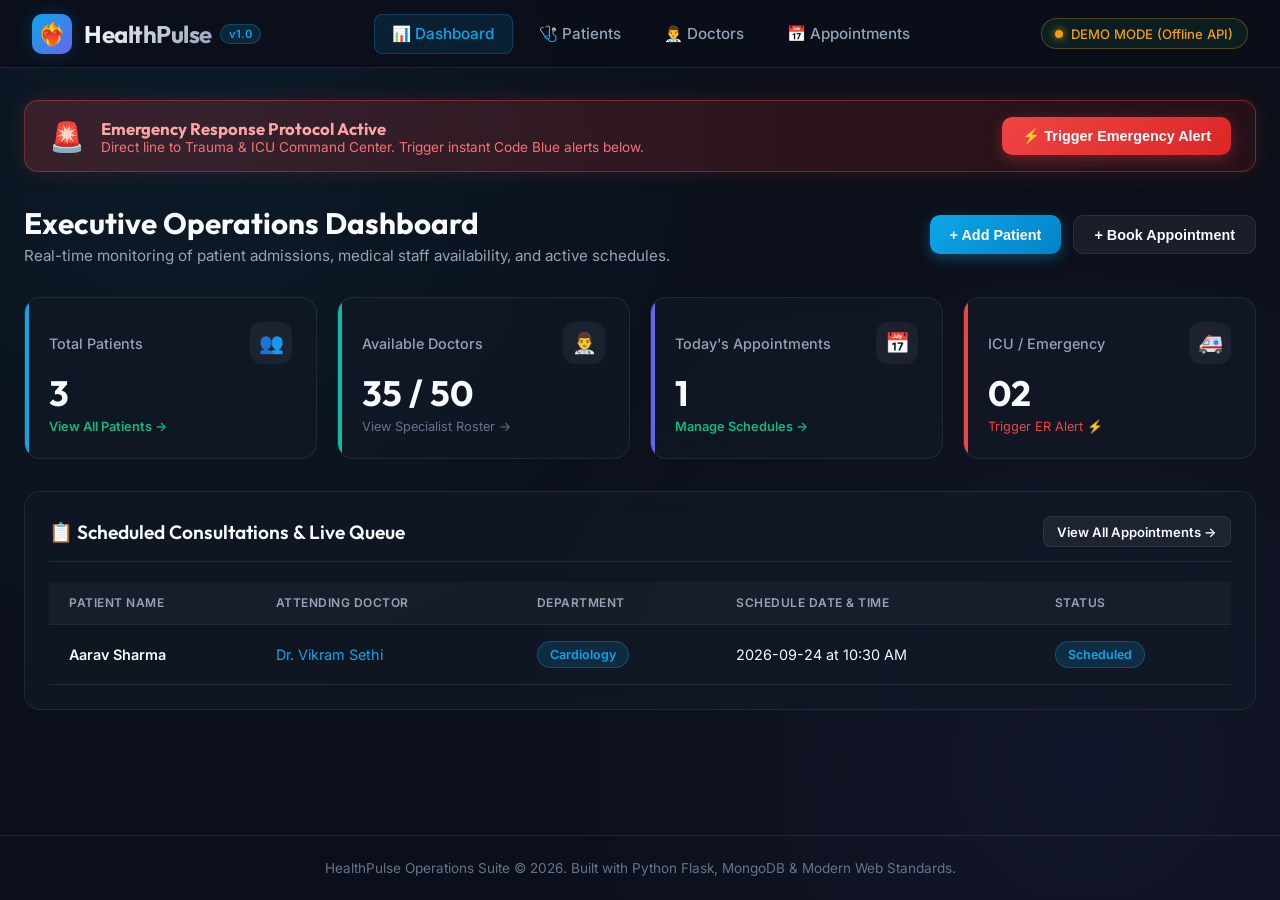
==== frontend/html/index.html @ 10aa0deb "refactor: organize frontend HTML files into frontend/html/ directory" ====
<!DOCTYPE html>
<html lang="en">
<head>
    <meta charset="UTF-8">
    <meta name="viewport" content="width=device-width, initial-scale=1.0">
    <title>HealthPulse — Healthcare Operations Dashboard</title>
    <meta name="description" content="HealthPulse Dashboard for managing patient records, doctor availability, and appointments in real-time.">
    <link rel="stylesheet" href="../css/style.css">
</head>
<body data-page="dashboard">

    <!-- Top Navigation Bar -->
    <nav class="navbar">
        <a href="index.html" class="brand">
            <div class="brand-icon">❤️‍🔥</div>
            <div>
                <div style="display: flex; align-items: center; gap: 0.5rem;">
                    <span class="brand-title">HealthPulse</span>
                    <span class="brand-tag">v1.0</span>
                </div>
            </div>
        </a>

        <ul class="nav-links">
            <li><a href="index.html" class="nav-link active">📊 Dashboard</a></li>
            <li><a href="patients.html" class="nav-link">🩺 Patients</a></li>
            <li><a href="doctors.html" class="nav-link">👨‍⚕️ Doctors</a></li>
            <li><a href="appointments.html" class="nav-link">📅 Appointments</a></li>
        </ul>

        <div id="healthStatusPill" class="status-pill">
            <span class="status-dot"></span> Checking API...
        </div>
    </nav>

    <!-- Main Content Container -->
    <main class="container">
        
        <!-- Emergency Alert Banner -->
        <div class="emergency-banner">
            <div class="emergency-info">
                <div class="emergency-icon">🚨</div>
                <div class="emergency-text">
                    <h4>Emergency Response Protocol Active</h4>
                    <p>Direct line to Trauma & ICU Command Center. Trigger instant Code Blue alerts below.</p>
                </div>
            </div>
            <button class="btn btn-danger" onclick="triggerEmergencyAlert()">⚡ Trigger Emergency Alert</button>
        </div>

        <!-- Page Header -->
        <div class="page-header">
            <div>
                <h1 class="page-title">Executive Operations Dashboard</h1>
                <p class="page-subtitle">Real-time monitoring of patient admissions, medical staff availability, and active schedules.</p>
            </div>
            <div style="display: flex; gap: 0.75rem;">
                <button class="btn btn-primary" onclick="openModal('addPatientModal')">+ Add Patient</button>
                <button class="btn btn-secondary" onclick="openModal('appointmentModal')">+ Book Appointment</button>
            </div>
        </div>

        <!-- Metric Cards Grid (Clickable Navigation Shortcuts) -->
        <div class="metrics-grid">
            <a href="patients.html" class="metric-card-link">
                <div class="metric-card" style="--card-accent: var(--primary);">
                    <div class="metric-header">
                        <span>Total Patients</span>
                        <div class="metric-icon-wrapper">👥</div>
                    </div>
                    <div class="metric-value" id="statTotalPatients">--</div>
                    <div class="metric-footer">
                        <span class="metric-trend">View All Patients →</span>
                    </div>
                </div>
            </a>

            <a href="doctors.html" class="metric-card-link">
                <div class="metric-card" style="--card-accent: var(--secondary);">
                    <div class="metric-header">
                        <span>Available Doctors</span>
                        <div class="metric-icon-wrapper">👨‍⚕️</div>
                    </div>
                    <div class="metric-value" id="statActiveDoctors">--</div>
                    <div class="metric-footer">
                        <span>View Specialist Roster →</span>
                    </div>
                </div>
            </a>

            <a href="appointments.html" class="metric-card-link">
                <div class="metric-card" style="--card-accent: var(--accent);">
                    <div class="metric-header">
                        <span>Today's Appointments</span>
                        <div class="metric-icon-wrapper">📅</div>
                    </div>
                    <div class="metric-value" id="statTodayAppointments">--</div>
                    <div class="metric-footer">
                        <span class="metric-trend">Manage Schedules →</span>
                    </div>
                </div>
            </a>

            <div class="metric-card-link" onclick="triggerEmergencyAlert()">
                <div class="metric-card" style="--card-accent: var(--danger);">
                    <div class="metric-header">
                        <span>ICU / Emergency</span>
                        <div class="metric-icon-wrapper">🚑</div>
                    </div>
                    <div class="metric-value" id="statEmergencyCases">02</div>
                    <div class="metric-footer" style="color: var(--danger);">
                        <span>Trigger ER Alert ⚡</span>
                    </div>
                </div>
            </div>
        </div>

        <!-- Recent Activity Feed -->
        <div class="glass-panel">
            <div class="panel-header">
                <h2 class="panel-title">📋 Scheduled Consultations & Live Queue</h2>
                <a href="appointments.html" class="btn btn-secondary btn-sm">View All Appointments →</a>
            </div>

            <div class="table-responsive">
                <table class="data-table">
                    <thead>
                        <tr>
                            <th>Patient Name</th>
                            <th>Attending Doctor</th>
                            <th>Department</th>
                            <th>Schedule Date & Time</th>
                            <th>Status</th>
                        </tr>
                    </thead>
                    <tbody id="recentActivityBody">
                        <tr>
                            <td colspan="5" style="text-align: center; color: var(--text-muted); padding: 2rem;">Loading live queue...</td>
                        </tr>
                    </tbody>
                </table>
            </div>
        </div>
    </main>

    <!-- Modal: Add New Patient -->
    <div id="addPatientModal" class="modal-overlay">
        <div class="modal">
            <div class="modal-header">
                <h3 class="modal-title">Register New Patient</h3>
                <button class="close-btn" onclick="closeModal('addPatientModal')">&times;</button>
            </div>
            <form onsubmit="submitAddPatient(event)">
                <div class="form-group">
                    <label class="form-label">Full Name</label>
                    <input type="text" id="pName" class="form-control" required placeholder="e.g. Rahul Sharma">
                </div>
                <div style="display: grid; grid-template-columns: 1fr 1fr; gap: 1rem;">
                    <div class="form-group">
                        <label class="form-label">Age</label>
                        <input type="number" id="pAge" class="form-control" required placeholder="32">
                    </div>
                    <div class="form-group">
                        <label class="form-label">Gender</label>
                        <select id="pGender" class="form-control" required>
                            <option value="Male">Male</option>
                            <option value="Female">Female</option>
                            <option value="Other">Other</option>
                        </select>
                    </div>
                </div>
                <div style="display: grid; grid-template-columns: 1fr 1fr; gap: 1rem;">
                    <div class="form-group">
                        <label class="form-label">Blood Group</label>
                        <select id="pBlood" class="form-control" required>
                            <option value="A+">A+</option>
                            <option value="B+">B+</option>
                            <option value="O+">O+</option>
                            <option value="AB+">AB+</option>
                            <option value="O-">O-</option>
                        </select>
                    </div>
                    <div class="form-group">
                        <label class="form-label">Contact Number</label>
                        <input type="text" id="pContact" class="form-control" required placeholder="+91 9876543210">
                    </div>
                </div>
                <div class="form-group">
                    <label class="form-label">Primary Diagnosis / Condition</label>
                    <input type="text" id="pCondition" class="form-control" required placeholder="e.g. Routine Examination">
                </div>
                <div style="display: flex; justify-content: flex-end; gap: 0.75rem; margin-top: 1.5rem;">
                    <button type="button" class="btn btn-secondary" onclick="closeModal('addPatientModal')">Cancel</button>
                    <button type="submit" class="btn btn-primary">Save Patient</button>
                </div>
            </form>
        </div>
    </div>

    <!-- Modal: Schedule Appointment -->
    <div id="appointmentModal" class="modal-overlay">
        <div class="modal">
            <div class="modal-header">
                <h3 class="modal-title">Schedule Doctor Consultation</h3>
                <button class="close-btn" onclick="closeModal('appointmentModal')">&times;</button>
            </div>
            <form onsubmit="submitAddAppointment(event)">
                <div class="form-group">
                    <label class="form-label">1. Clinical Department</label>
                    <select id="aptDeptSelect" class="form-control" required onchange="onDepartmentChange()">
                        <option value="">-- Select Department --</option>
                    </select>
                </div>
                <div class="form-group">
                    <label class="form-label">2. Attending Specialist / Doctor</label>
                    <select id="aptDoctorSelect" class="form-control" required disabled onchange="onDoctorOrDateChange()">
                        <option value="">-- Select Department First --</option>
                    </select>
                </div>
                <div class="form-group">
                    <label class="form-label">3. Patient Name</label>
                    <input type="text" id="aptPatientName" class="form-control" required placeholder="Enter patient full name" list="patientsDatalist">
                    <datalist id="patientsDatalist"></datalist>
                </div>
                <div class="form-group">
                    <label class="form-label">4. Appointment Date</label>
                    <input type="date" id="aptDate" class="form-control" required onchange="onDoctorOrDateChange()">
                </div>
                <div class="form-group">
                    <label class="form-label">5. Available Time Slot</label>
                    <div id="aptSlotsContainer" style="font-size: 0.85rem; color: var(--text-muted); padding: 0.5rem 0;">
                        Please select a Doctor and Date first to view available time slots.
                    </div>
                </div>
                <div style="display: flex; justify-content: flex-end; gap: 0.75rem; margin-top: 1.5rem;">
                    <button type="button" class="btn btn-secondary" onclick="closeModal('appointmentModal')">Cancel</button>
                    <button type="submit" class="btn btn-primary">Confirm Appointment</button>
                </div>
            </form>
        </div>
    </div>

    <!-- Footer -->
    <footer class="footer">
        HealthPulse Operations Suite &copy; 2026. Built with Python Flask, MongoDB & Modern Web Standards.
    </footer>

    <script src="../js/app.js"></script>
</body>
</html>
---- frontend/css/style.css ----
/* ==========================================================================
   HEALTHPULSE DESIGN SYSTEM & GLOBAL STYLES
   Modern Healthcare Dashboard with Glassmorphism & Dynamic UI
   ========================================================================== */

@import url('https://fonts.googleapis.com/css2?family=Inter:wght@300;400;500;600;700&family=Outfit:wght@500;600;700;800&display=swap');

:root {
    /* Color Palette */
    --bg-dark: #0b0f19;
    --bg-card: rgba(18, 24, 38, 0.75);
    --bg-card-hover: rgba(26, 35, 54, 0.85);
    --bg-glass: rgba(255, 255, 255, 0.03);
    
    --border-color: rgba(255, 255, 255, 0.08);
    --border-highlight: rgba(14, 165, 233, 0.4);
    
    --primary: #0ea5e9;       /* Medical Cyan */
    --primary-hover: #0284c7;
    --primary-glow: rgba(14, 165, 233, 0.25);
    
    --secondary: #14b8a6;     /* Teal */
    --accent: #6366f1;        /* Indigo */
    
    /* Functional Colors */
    --success: #10b981;
    --success-bg: rgba(16, 185, 129, 0.15);
    --warning: #f59e0b;
    --warning-bg: rgba(245, 158, 11, 0.15);
    --danger: #ef4444;
    --danger-bg: rgba(239, 68, 68, 0.15);
    --danger-glow: rgba(239, 68, 68, 0.4);
    
    /* Typography Colors */
    --text-main: #f8fafc;
    --text-muted: #94a3b8;
    --text-dim: #64748b;
    
    /* Fonts */
    --font-heading: 'Outfit', -apple-system, BlinkMacSystemFont, sans-serif;
    --font-body: 'Inter', -apple-system, BlinkMacSystemFont, sans-serif;
    
    /* Transitions & Shadows */
    --transition: all 0.3s cubic-bezier(0.4, 0, 0.2, 1);
    --shadow-sm: 0 4px 6px -1px rgba(0, 0, 0, 0.3);
    --shadow-lg: 0 10px 25px -5px rgba(0, 0, 0, 0.5);
    --shadow-glow: 0 0 20px rgba(14, 165, 233, 0.2);
}

/* Base Resets */
* {
    margin: 0;
    padding: 0;
    box-sizing: border-box;
}

body {
    font-family: var(--font-body);
    background-color: var(--bg-dark);
    color: var(--text-main);
    background-image: 
        radial-gradient(circle at 15% 15%, rgba(14, 165, 233, 0.08) 0%, transparent 45%),
        radial-gradient(circle at 85% 85%, rgba(99, 102, 241, 0.08) 0%, transparent 45%);
    background-attachment: fixed;
    min-height: 100vh;
    display: flex;
    flex-direction: column;
    overflow-x: hidden;
}

/* Custom Scrollbar */
::-webkit-scrollbar {
    width: 8px;
}
::-webkit-scrollbar-track {
    background: var(--bg-dark);
}
::-webkit-scrollbar-thumb {
    background: rgba(255, 255, 255, 0.15);
    border-radius: 4px;
}
::-webkit-scrollbar-thumb:hover {
    background: var(--primary);
}

/* Navigation Bar */
.navbar {
    background: rgba(11, 15, 25, 0.85);
    backdrop-filter: blur(16px);
    -webkit-backdrop-filter: blur(16px);
    border-bottom: 1px solid var(--border-color);
    position: sticky;
    top: 0;
    z-index: 100;
    padding: 0.85rem 2rem;
    display: flex;
    align-items: center;
    justify-content: space-between;
}

.brand {
    display: flex;
    align-items: center;
    gap: 0.75rem;
    text-decoration: none;
    color: var(--text-main);
}

.brand-icon {
    width: 40px;
    height: 40px;
    background: linear-gradient(135deg, var(--primary), var(--accent));
    border-radius: 10px;
    display: flex;
    align-items: center;
    justify-content: center;
    font-size: 1.4rem;
    box-shadow: var(--shadow-glow);
}

.brand-title {
    font-family: var(--font-heading);
    font-size: 1.5rem;
    font-weight: 700;
    letter-spacing: -0.5px;
    background: linear-gradient(135deg, #ffffff, #94a3b8);
    -webkit-background-clip: text;
    -webkit-text-fill-color: transparent;
}

.brand-tag {
    font-size: 0.7rem;
    background: rgba(14, 165, 233, 0.15);
    color: var(--primary);
    padding: 2px 8px;
    border-radius: 12px;
    border: 1px solid rgba(14, 165, 233, 0.3);
    font-weight: 600;
}

.nav-links {
    display: flex;
    align-items: center;
    gap: 0.5rem;
    list-style: none;
}

.nav-link {
    text-decoration: none;
    color: var(--text-muted);
    padding: 0.6rem 1.1rem;
    border-radius: 8px;
    font-weight: 500;
    font-size: 0.95rem;
    transition: var(--transition);
    display: flex;
    align-items: center;
    gap: 0.5rem;
}

.nav-link:hover {
    color: var(--text-main);
    background: rgba(255, 255, 255, 0.05);
}

.nav-link.active {
    color: var(--primary);
    background: rgba(14, 165, 233, 0.12);
    border: 1px solid rgba(14, 165, 233, 0.25);
}

/* System Status Badge */
.status-pill {
    display: flex;
    align-items: center;
    gap: 0.5rem;
    padding: 0.4rem 0.85rem;
    background: rgba(16, 185, 129, 0.1);
    border: 1px solid rgba(16, 185, 129, 0.3);
    border-radius: 20px;
    font-size: 0.82rem;
    color: var(--success);
    font-weight: 500;
}

.status-dot {
    width: 8px;
    height: 8px;
    background-color: var(--success);
    border-radius: 50%;
    box-shadow: 0 0 8px var(--success);
    animation: pulse 2s infinite;
}

@keyframes pulse {
    0% { transform: scale(0.95); box-shadow: 0 0 0 0 rgba(16, 185, 129, 0.7); }
    70% { transform: scale(1); box-shadow: 0 0 0 8px rgba(16, 185, 129, 0); }
    100% { transform: scale(0.95); box-shadow: 0 0 0 0 rgba(16, 185, 129, 0); }
}

/* Main Layout Container */
.container {
    max-width: 1320px;
    width: 100%;
    margin: 0 auto;
    padding: 2rem 1.5rem;
    flex: 1;
}

/* Emergency Alert Bar */
.emergency-banner {
    background: linear-gradient(90deg, rgba(239, 68, 68, 0.2), rgba(185, 28, 28, 0.15));
    border: 1px solid rgba(239, 68, 68, 0.4);
    border-radius: 14px;
    padding: 1rem 1.5rem;
    margin-bottom: 2rem;
    display: flex;
    align-items: center;
    justify-content: space-between;
    box-shadow: 0 0 20px rgba(239, 68, 68, 0.15);
}

.emergency-info {
    display: flex;
    align-items: center;
    gap: 1rem;
}

.emergency-icon {
    font-size: 1.8rem;
    animation: flash 1.2s infinite;
}

@keyframes flash {
    0%, 100% { opacity: 1; transform: scale(1); }
    50% { opacity: 0.5; transform: scale(1.1); }
}

.emergency-text h4 {
    font-family: var(--font-heading);
    color: #fca5a5;
    font-size: 1.05rem;
}

.emergency-text p {
    font-size: 0.85rem;
    color: #f87171;
}

/* Header Section */
.page-header {
    display: flex;
    align-items: center;
    justify-content: space-between;
    margin-bottom: 2rem;
    flex-wrap: wrap;
    gap: 1rem;
}

.page-title {
    font-family: var(--font-heading);
    font-size: 1.85rem;
    font-weight: 700;
}

.page-subtitle {
    color: var(--text-muted);
    font-size: 0.95rem;
    margin-top: 0.25rem;
}

/* Dashboard Metric Cards Grid */
.metrics-grid {
    display: grid;
    grid-template-columns: repeat(auto-fit, minmax(260px, 1fr));
    gap: 1.25rem;
    margin-bottom: 2rem;
}

.metric-card {
    background: var(--bg-card);
    backdrop-filter: blur(12px);
    border: 1px solid var(--border-color);
    border-radius: 16px;
    padding: 1.5rem;
    transition: var(--transition);
    position: relative;
    overflow: hidden;
}

.metric-card:hover {
    transform: translateY(-4px);
    border-color: var(--border-highlight);
    box-shadow: var(--shadow-lg), var(--shadow-glow);
}

.metric-card::before {
    content: '';
    position: absolute;
    top: 0;
    left: 0;
    width: 4px;
    height: 100%;
    background: var(--card-accent, var(--primary));
}

.metric-header {
    display: flex;
    align-items: center;
    justify-content: space-between;
    color: var(--text-muted);
    font-size: 0.9rem;
    font-weight: 500;
    margin-bottom: 0.75rem;
}

.metric-icon-wrapper {
    width: 42px;
    height: 42px;
    border-radius: 12px;
    display: flex;
    align-items: center;
    justify-content: center;
    font-size: 1.25rem;
    background: rgba(255, 255, 255, 0.05);
    color: var(--card-accent, var(--primary));
}

.metric-value {
    font-family: var(--font-heading);
    font-size: 2.2rem;
    font-weight: 700;
    color: var(--text-main);
    line-height: 1;
    margin-bottom: 0.5rem;
}

.metric-footer {
    font-size: 0.8rem;
    color: var(--text-dim);
    display: flex;
    align-items: center;
    gap: 0.4rem;
}

.metric-trend {
    color: var(--success);
    font-weight: 600;
}

/* Glass Panels & Sections */
.glass-panel {
    background: var(--bg-card);
    backdrop-filter: blur(12px);
    border: 1px solid var(--border-color);
    border-radius: 16px;
    padding: 1.5rem;
    margin-bottom: 2rem;
}

.panel-header {
    display: flex;
    align-items: center;
    justify-content: space-between;
    margin-bottom: 1.25rem;
    padding-bottom: 0.85rem;
    border-bottom: 1px solid var(--border-color);
}

.panel-title {
    font-family: var(--font-heading);
    font-size: 1.2rem;
    font-weight: 600;
    display: flex;
    align-items: center;
    gap: 0.6rem;
}

/* Buttons */
.btn {
    display: inline-flex;
    align-items: center;
    justify-content: center;
    gap: 0.5rem;
    padding: 0.65rem 1.25rem;
    border-radius: 10px;
    font-size: 0.9rem;
    font-weight: 600;
    cursor: pointer;
    transition: var(--transition);
    border: none;
    outline: none;
    text-decoration: none;
}

.btn-primary {
    background: linear-gradient(135deg, var(--primary), var(--primary-hover));
    color: #ffffff;
    box-shadow: 0 4px 14px rgba(14, 165, 233, 0.35);
}

.btn-primary:hover {
    transform: translateY(-2px);
    box-shadow: 0 6px 20px rgba(14, 165, 233, 0.5);
}

.btn-danger {
    background: linear-gradient(135deg, #ef4444, #dc2626);
    color: #ffffff;
    box-shadow: 0 4px 14px rgba(239, 68, 68, 0.35);
}

.btn-danger:hover {
    transform: translateY(-2px);
    box-shadow: 0 6px 20px rgba(239, 68, 68, 0.5);
}

.btn-secondary {
    background: rgba(255, 255, 255, 0.06);
    color: var(--text-main);
    border: 1px solid var(--border-color);
}

.btn-secondary:hover {
    background: rgba(255, 255, 255, 0.12);
    border-color: rgba(255, 255, 255, 0.2);
}

.btn-sm {
    padding: 0.4rem 0.8rem;
    font-size: 0.82rem;
    border-radius: 8px;
}

/* Search and Filters Bar */
.toolbar {
    display: flex;
    align-items: center;
    justify-content: space-between;
    gap: 1rem;
    margin-bottom: 1.5rem;
    flex-wrap: wrap;
}

.search-box {
    position: relative;
    flex: 1;
    min-width: 250px;
}

.search-input {
    width: 100%;
    padding: 0.65rem 1rem 0.65rem 2.5rem;
    background: rgba(15, 23, 42, 0.6);
    border: 1px solid var(--border-color);
    border-radius: 10px;
    color: var(--text-main);
    font-size: 0.9rem;
    outline: none;
    transition: var(--transition);
}

.search-input:focus {
    border-color: var(--primary);
    box-shadow: 0 0 0 3px rgba(14, 165, 233, 0.2);
}

.search-icon {
    position: absolute;
    left: 0.85rem;
    top: 50%;
    transform: translateY(-50%);
    color: var(--text-dim);
}

/* Data Tables */
.table-responsive {
    width: 100%;
    overflow-x: auto;
}

.data-table {
    width: 100%;
    border-collapse: collapse;
    text-align: left;
    font-size: 0.9rem;
}

.data-table th {
    background: rgba(255, 255, 255, 0.03);
    color: var(--text-muted);
    font-weight: 600;
    padding: 0.85rem 1.25rem;
    border-bottom: 1px solid var(--border-color);
    text-transform: uppercase;
    font-size: 0.75rem;
    letter-spacing: 0.5px;
}

.data-table td {
    padding: 1rem 1.25rem;
    border-bottom: 1px solid var(--border-color);
    color: var(--text-main);
    vertical-align: middle;
}

.data-table tbody tr {
    transition: var(--transition);
}

.data-table tbody tr:hover {
    background: rgba(255, 255, 255, 0.03);
}

/* Status Badges */
.badge {
    display: inline-flex;
    align-items: center;
    gap: 0.35rem;
    padding: 0.3rem 0.75rem;
    border-radius: 20px;
    font-size: 0.78rem;
    font-weight: 600;
}

.badge-success { background: var(--success-bg); color: var(--success); border: 1px solid rgba(16, 185, 129, 0.3); }
.badge-warning { background: var(--warning-bg); color: var(--warning); border: 1px solid rgba(245, 158, 11, 0.3); }
.badge-danger { background: var(--danger-bg); color: var(--danger); border: 1px solid rgba(239, 68, 68, 0.3); }
.badge-info { background: rgba(14, 165, 233, 0.15); color: var(--primary); border: 1px solid rgba(14, 165, 233, 0.3); }

/* Doctor Grid */
.doctors-grid {
    display: grid;
    grid-template-columns: repeat(auto-fill, minmax(280px, 1fr));
    gap: 1.5rem;
}

.doctor-card {
    background: var(--bg-card);
    border: 1px solid var(--border-color);
    border-radius: 16px;
    padding: 1.5rem;
    text-align: center;
    transition: var(--transition);
    position: relative;
}

.doctor-card:hover {
    transform: translateY(-4px);
    border-color: var(--primary);
    box-shadow: var(--shadow-lg), var(--shadow-glow);
}

.doctor-avatar {
    width: 72px;
    height: 72px;
    border-radius: 50%;
    background: linear-gradient(135deg, rgba(14, 165, 233, 0.2), rgba(99, 102, 241, 0.2));
    border: 2px solid var(--primary);
    margin: 0 auto 1rem;
    display: flex;
    align-items: center;
    justify-content: center;
    font-size: 2rem;
}

.doctor-name {
    font-family: var(--font-heading);
    font-size: 1.15rem;
    font-weight: 600;
    margin-bottom: 0.25rem;
}

.doctor-spec {
    color: var(--primary);
    font-size: 0.85rem;
    font-weight: 500;
    margin-bottom: 0.75rem;
}

.doctor-details {
    font-size: 0.82rem;
    color: var(--text-muted);
    margin-bottom: 1.25rem;
    display: flex;
    flex-direction: column;
    gap: 0.4rem;
}

/* Modal Popup */
.modal-overlay {
    position: fixed;
    top: 0;
    left: 0;
    width: 100vw;
    height: 100vh;
    background: rgba(0, 0, 0, 0.75);
    backdrop-filter: blur(8px);
    display: flex;
    align-items: center;
    justify-content: center;
    z-index: 1000;
    opacity: 0;
    pointer-events: none;
    transition: var(--transition);
}

.modal-overlay.active {
    opacity: 1;
    pointer-events: auto;
}

.modal {
    background: #121826;
    border: 1px solid var(--border-color);
    border-radius: 20px;
    width: 100%;
    max-width: 520px;
    padding: 2rem;
    box-shadow: var(--shadow-lg);
    transform: translateY(20px);
    transition: var(--transition);
}

.modal-overlay.active .modal {
    transform: translateY(0);
}

.modal-header {
    display: flex;
    align-items: center;
    justify-content: space-between;
    margin-bottom: 1.5rem;
}

.modal-title {
    font-family: var(--font-heading);
    font-size: 1.35rem;
    font-weight: 700;
}

.close-btn {
    background: transparent;
    border: none;
    color: var(--text-muted);
    font-size: 1.5rem;
    cursor: pointer;
    transition: var(--transition);
}

.close-btn:hover {
    color: var(--danger);
}

/* Forms */
.form-group {
    margin-bottom: 1.2rem;
}

.form-label {
    display: block;
    font-size: 0.85rem;
    color: var(--text-muted);
    margin-bottom: 0.4rem;
    font-weight: 500;
}

.form-control {
    width: 100%;
    padding: 0.7rem 1rem;
    background: rgba(15, 23, 42, 0.8);
    border: 1px solid var(--border-color);
    border-radius: 10px;
    color: var(--text-main);
    font-size: 0.9rem;
    outline: none;
    transition: var(--transition);
}

.form-control:focus {
    border-color: var(--primary);
    box-shadow: 0 0 0 3px rgba(14, 165, 233, 0.2);
}

/* Toast Notifications */
.toast-container {
    position: fixed;
    bottom: 2rem;
    right: 2rem;
    z-index: 1100;
    display: flex;
    flex-direction: column;
    gap: 0.75rem;
}

.toast {
    background: #1e293b;
    border: 1px solid var(--border-color);
    padding: 1rem 1.25rem;
    border-radius: 12px;
    color: var(--text-main);
    font-size: 0.9rem;
    display: flex;
    align-items: center;
    gap: 0.75rem;
    box-shadow: var(--shadow-lg);
    animation: slideIn 0.3s ease-out forwards;
}

.toast-success { border-left: 4px solid var(--success); }
.toast-danger { border-left: 4px solid var(--danger); }
.toast-info { border-left: 4px solid var(--primary); }

@keyframes slideIn {
    from { transform: translateX(100%); opacity: 0; }
    to { transform: translateX(0); opacity: 1; }
}

/* Clickable Metric Card Links */
.metric-card-link {
    text-decoration: none;
    color: inherit;
    display: block;
    cursor: pointer;
}

/* Slot Selection Grid */
.slot-grid {
    display: grid;
    grid-template-columns: repeat(auto-fill, minmax(100px, 1fr));
    gap: 0.6rem;
    margin-top: 0.5rem;
}

.slot-btn {
    padding: 0.5rem 0.75rem;
    background: rgba(15, 23, 42, 0.7);
    border: 1px solid var(--border-color);
    border-radius: 8px;
    color: var(--text-main);
    font-size: 0.82rem;
    font-weight: 500;
    cursor: pointer;
    text-align: center;
    transition: var(--transition);
}

.slot-btn:hover:not(.disabled) {
    border-color: var(--primary);
    background: rgba(14, 165, 233, 0.15);
    color: var(--primary);
}

.slot-btn.active {
    background: var(--primary);
    color: #ffffff;
    border-color: var(--primary);
    box-shadow: 0 0 12px rgba(14, 165, 233, 0.4);
}

.slot-btn.disabled {
    background: rgba(239, 68, 68, 0.08);
    border-color: rgba(239, 68, 68, 0.2);
    color: #f87171;
    cursor: not-allowed;
    text-decoration: line-through;
    opacity: 0.65;
}

.badge-cancelled {
    background: rgba(239, 68, 68, 0.15);
    color: var(--danger);
    border: 1px solid rgba(239, 68, 68, 0.3);
}

/* Footer */
.footer {
    border-top: 1px solid var(--border-color);
    padding: 1.5rem 2rem;
    text-align: center;
    color: var(--text-dim);
    font-size: 0.85rem;
    margin-top: auto;
}

/* Responsive Adjustments */
@media (max-width: 768px) {
    .navbar { padding: 0.85rem 1rem; flex-wrap: wrap; gap: 1rem; }
    .nav-links { width: 100%; justify-content: space-between; overflow-x: auto; }
    .metrics-grid { grid-template-columns: 1fr; }
    .container { padding: 1rem; }
}
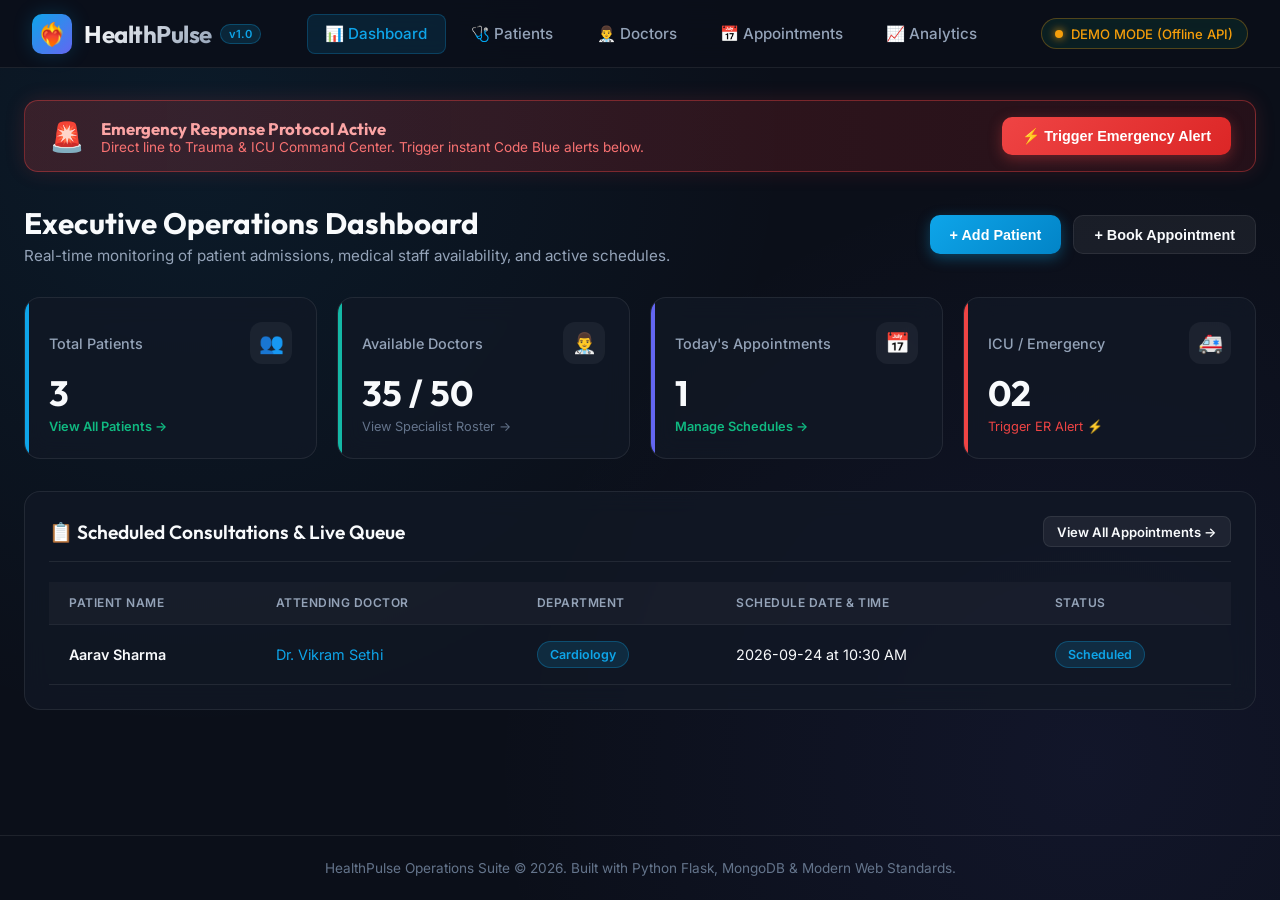
==== commit 65eddd94: "feat: complete simplified HealthPulse suite with appointment analytics and Random Forest attendance " ====
--- a/frontend/html/index.html
+++ b/frontend/html/index.html
@@ -26,6 +26,7 @@
             <li><a href="patients.html" class="nav-link">🩺 Patients</a></li>
             <li><a href="doctors.html" class="nav-link">👨‍⚕️ Doctors</a></li>
             <li><a href="appointments.html" class="nav-link">📅 Appointments</a></li>
+            <li><a href="analytics.html" class="nav-link">📈 Analytics</a></li>
         </ul>
 
         <div id="healthStatusPill" class="status-pill">
